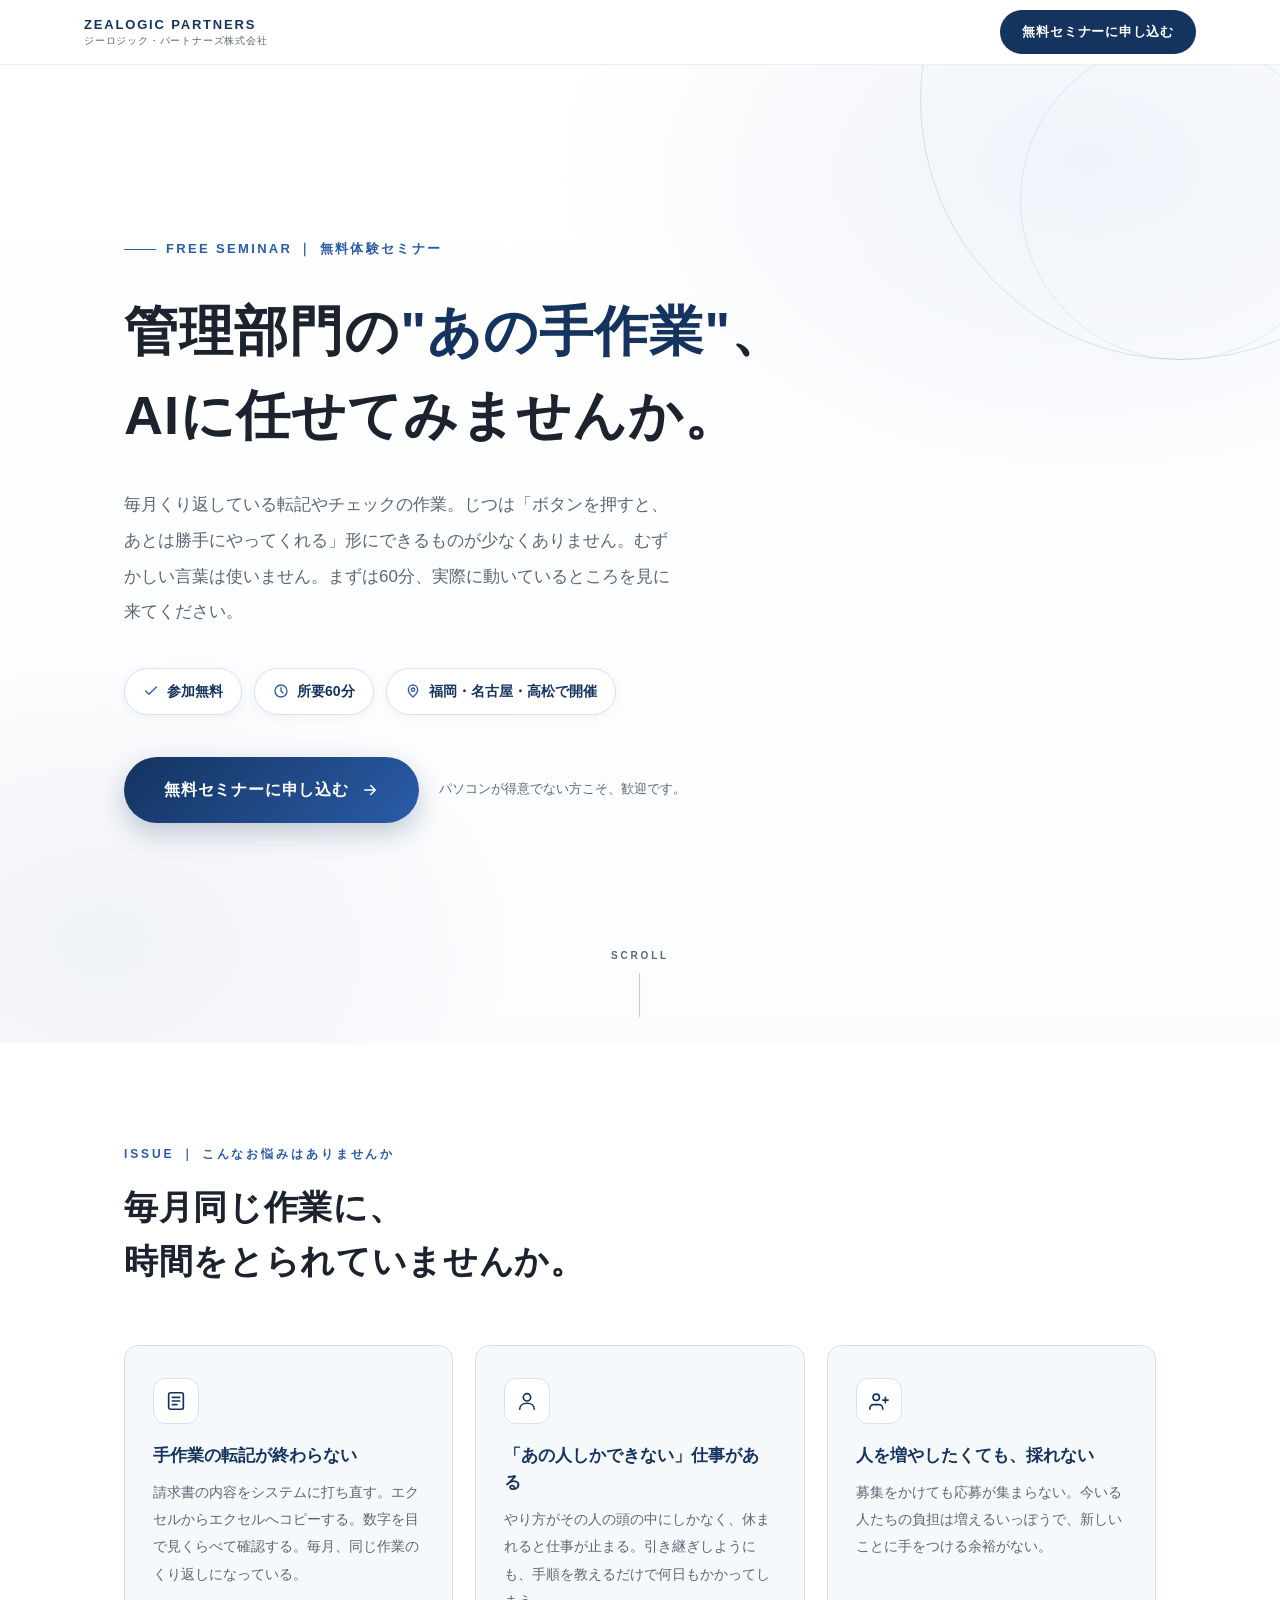
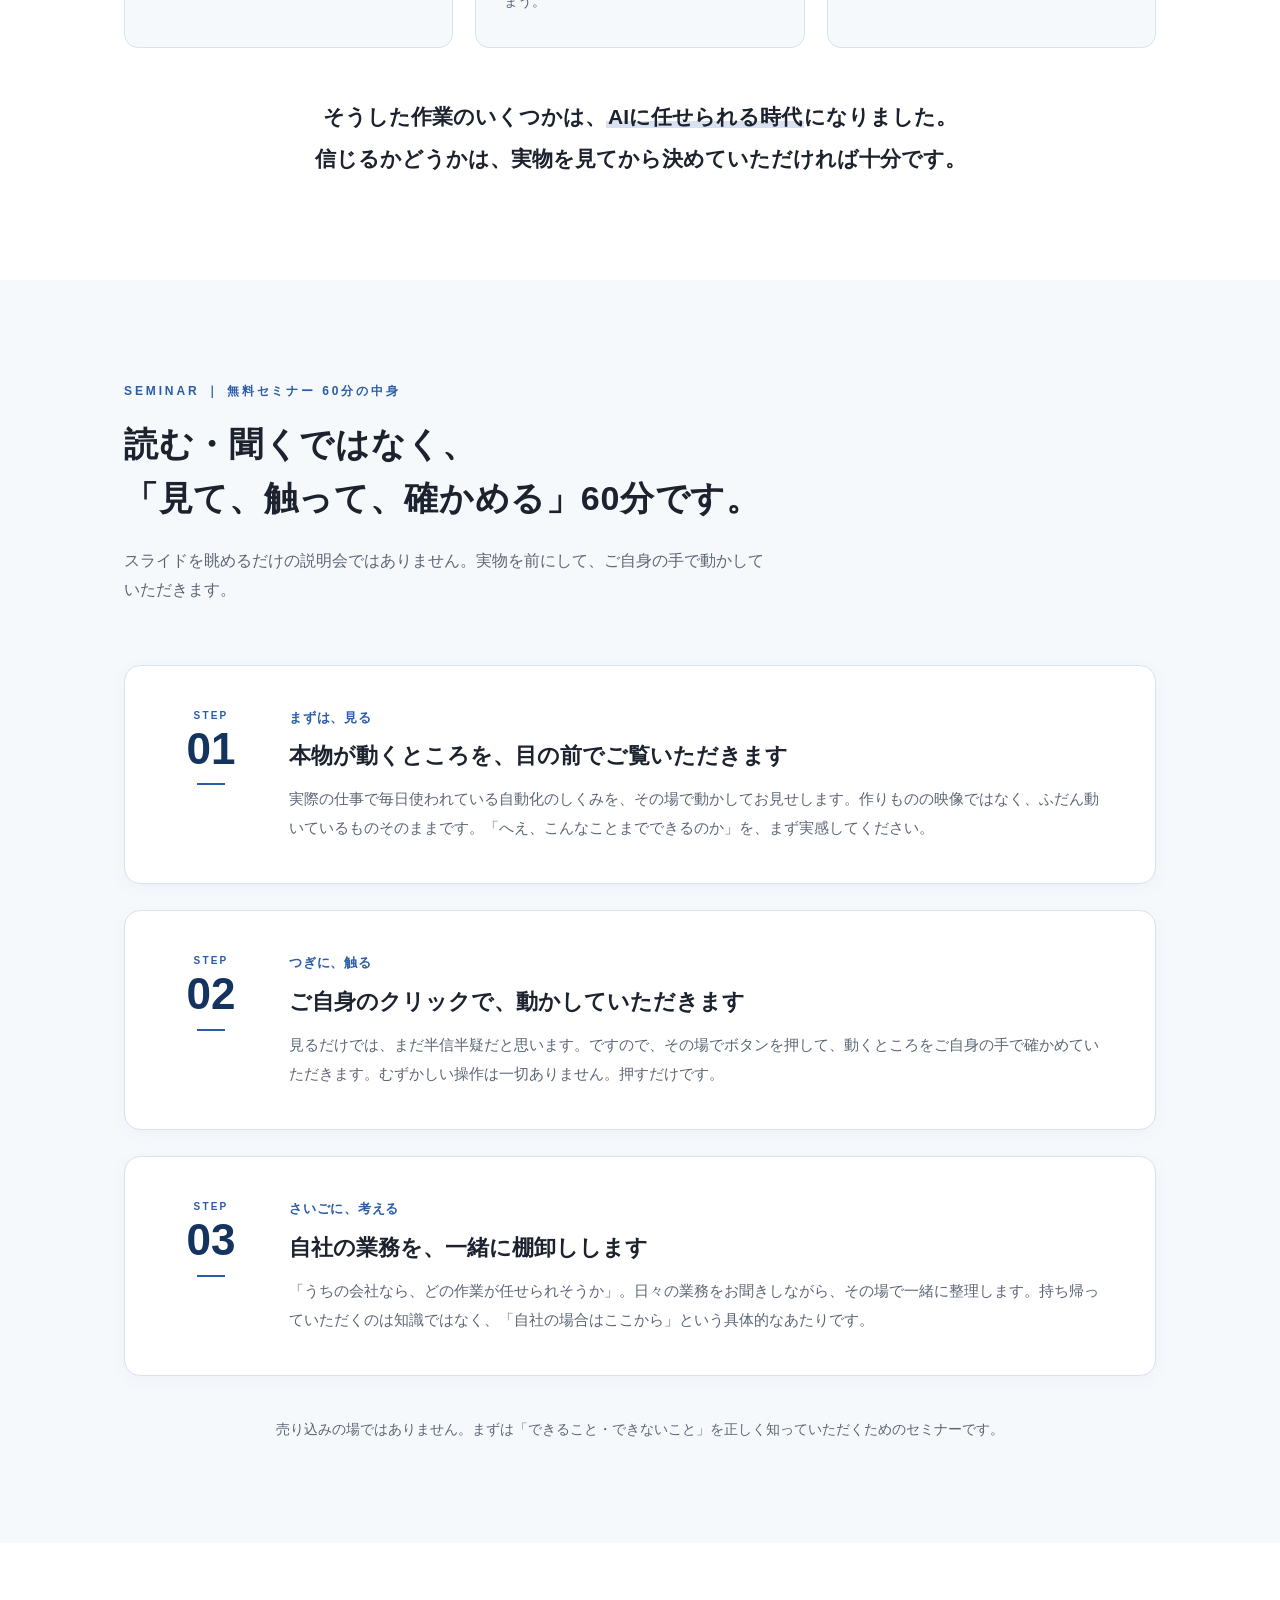
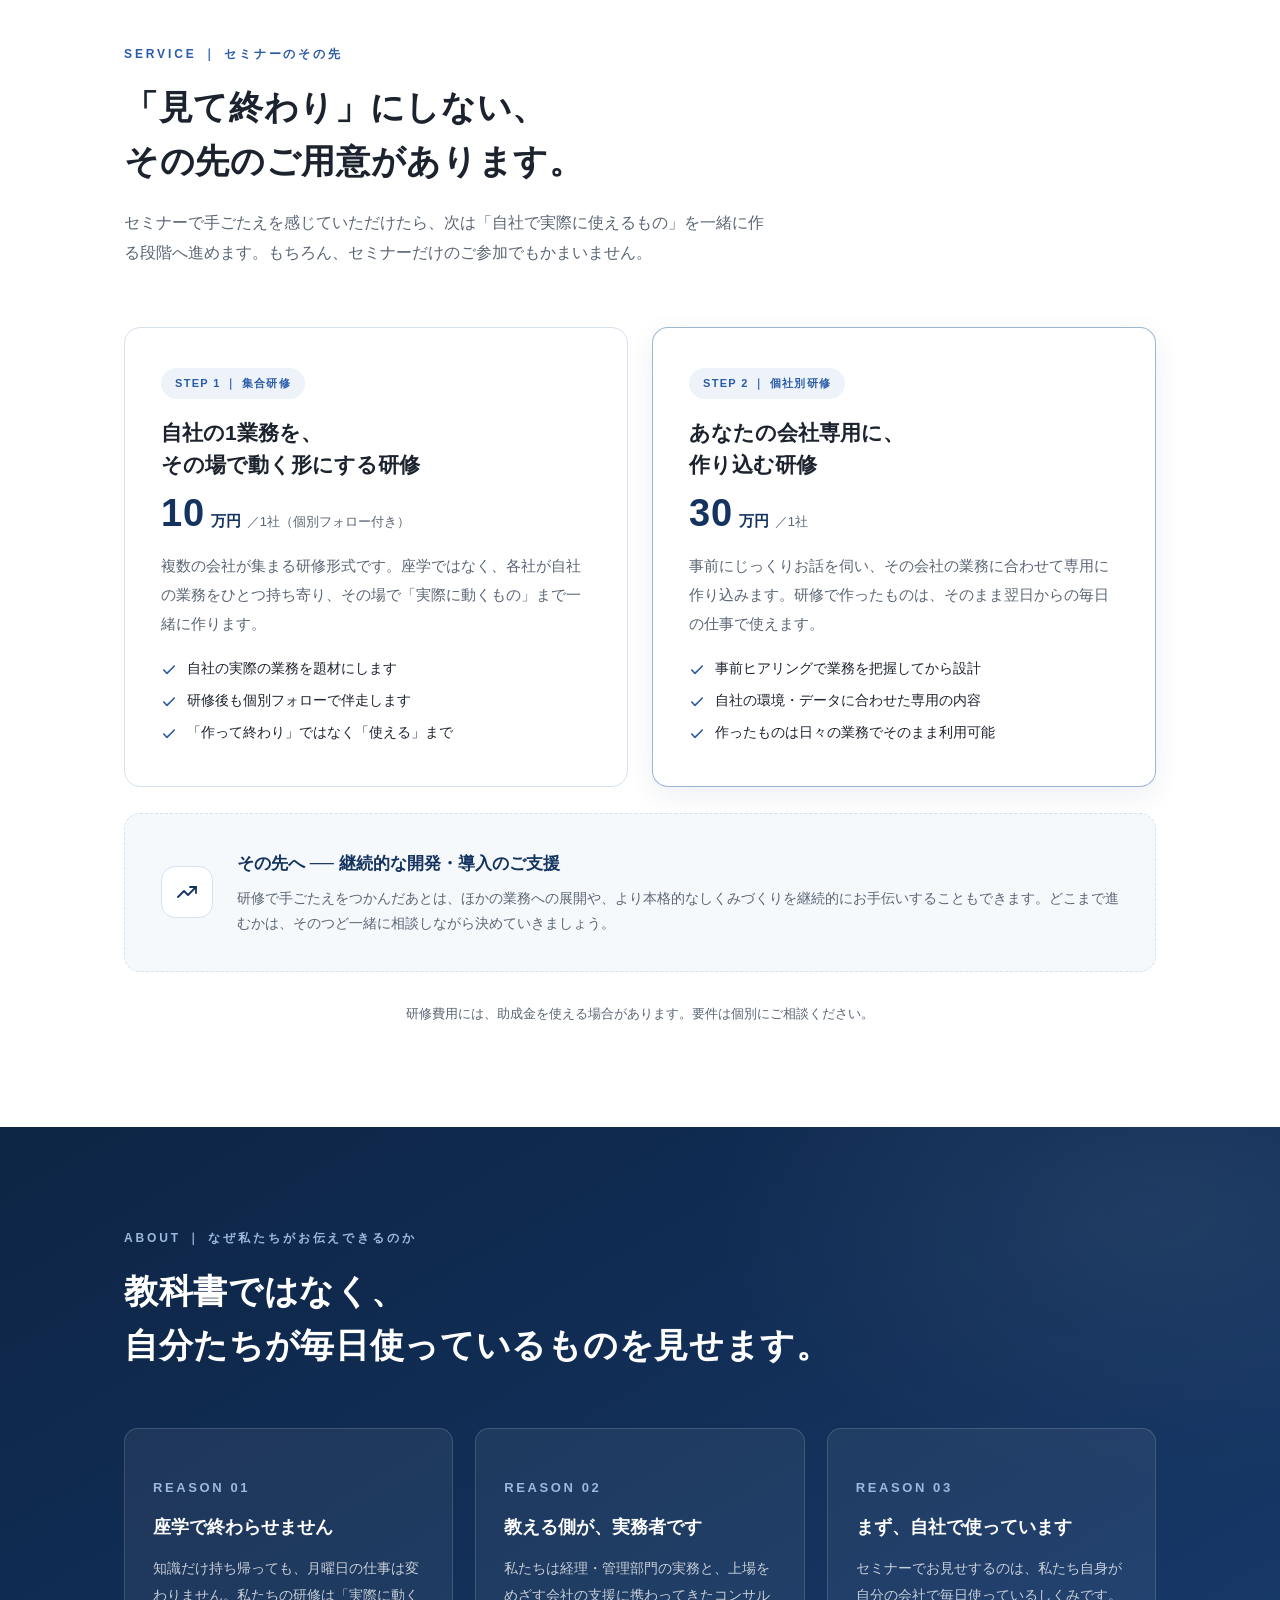
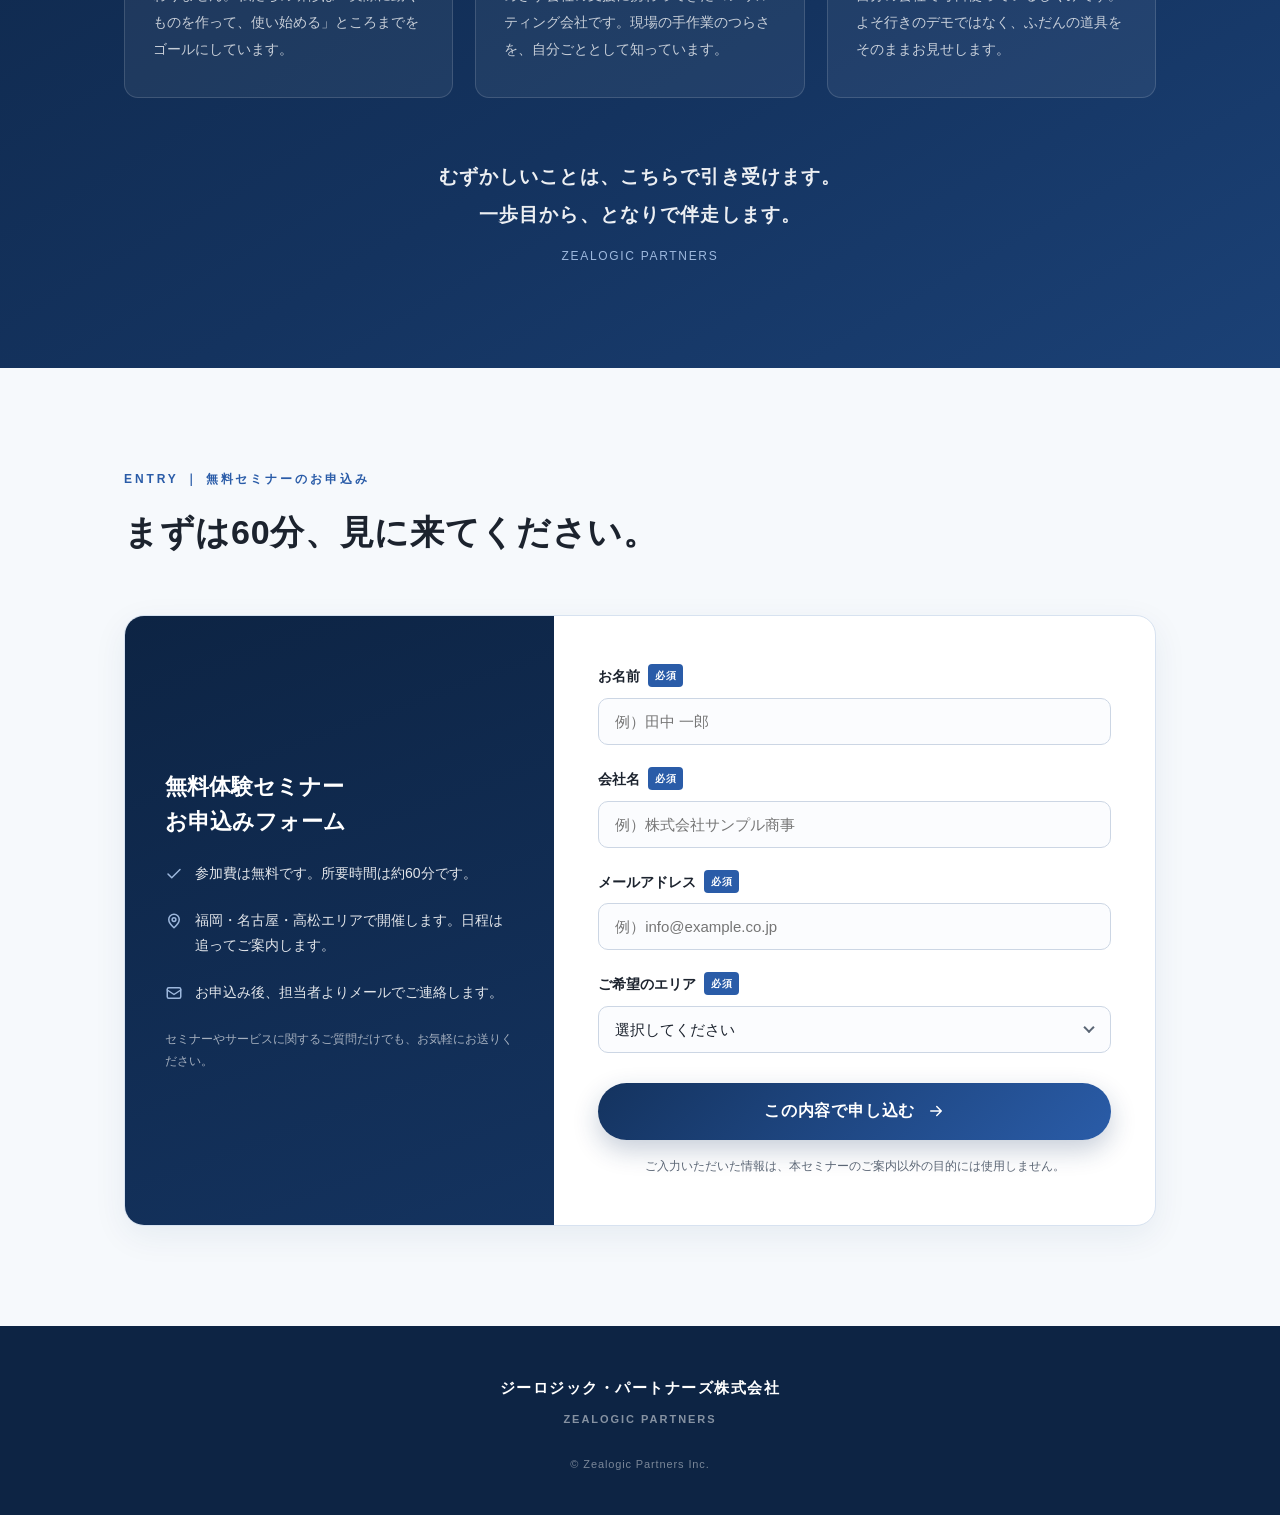
==== index.html @ 4a53436c "AI研修 無料セミナーLP（レビュー用ドラフト）" ====
<!DOCTYPE html>
<html lang="ja">
<head>
<meta charset="UTF-8">
<meta name="viewport" content="width=device-width, initial-scale=1.0">
<title>無料セミナー｜手作業をひとつ、AIに任せてみる60分 - ジーロジック・パートナーズ株式会社</title>
<meta name="description" content="AIにさわったことがない方のための無料体験セミナー（60分）。福岡・名古屋・高松で開催。実際に動いているしくみを見て、自分のボタンで動かして、自社の業務を一緒に棚卸しします。">
<style>
  /* ============ Reset & Base ============ */
  *, *::before, *::after { margin: 0; padding: 0; box-sizing: border-box; }
  html { scroll-behavior: smooth; }
  body {
    font-family: -apple-system, BlinkMacSystemFont, "Hiragino Kaku Gothic ProN", "Hiragino Sans", "Yu Gothic", "Meiryo", sans-serif;
    color: #1c232e;
    background: #ffffff;
    line-height: 1.9;
    font-feature-settings: "palt";
    -webkit-font-smoothing: antialiased;
    overflow-x: hidden;
  }
  img, svg { vertical-align: middle; }
  a { color: inherit; text-decoration: none; }
  ul { list-style: none; }

  :root {
    --navy: #14335f;
    --navy-deep: #0d2444;
    --blue: #2a5ca8;
    --blue-soft: #eef3fa;
    --blue-line: #d7e2f0;
    --ink: #1c232e;
    --muted: #5b6675;
    --paper: #ffffff;
    --paper-alt: #f6f9fc;
  }

  .inner { max-width: 1080px; margin: 0 auto; padding: 0 24px; }
  .inner-narrow { max-width: 860px; margin: 0 auto; padding: 0 24px; }

  /* ============ Header ============ */
  .site-header {
    position: fixed; top: 0; left: 0; right: 0; z-index: 100;
    background: rgba(255,255,255,0.92);
    backdrop-filter: blur(8px);
    border-bottom: 1px solid rgba(20,51,95,0.08);
  }
  .site-header .bar {
    max-width: 1160px; margin: 0 auto; padding: 0 24px;
    height: 64px; display: flex; align-items: center; justify-content: space-between;
  }
  .brand { display: flex; flex-direction: column; line-height: 1.3; }
  .brand .brand-en { font-size: 13px; font-weight: 700; letter-spacing: 0.14em; color: var(--navy); }
  .brand .brand-ja { font-size: 10px; color: var(--muted); letter-spacing: 0.08em; }
  .header-cta {
    display: inline-block; background: var(--navy); color: #fff;
    font-size: 13px; font-weight: 700; letter-spacing: 0.06em;
    padding: 10px 22px; border-radius: 999px;
    transition: background 0.25s, transform 0.25s;
  }
  .header-cta:hover { background: var(--blue); transform: translateY(-1px); }

  /* ============ Hero ============ */
  .hero {
    position: relative;
    min-height: 100svh;
    display: flex; align-items: center;
    background:
      radial-gradient(ellipse 900px 600px at 85% 15%, rgba(42,92,168,0.07), transparent 60%),
      radial-gradient(ellipse 700px 500px at 8% 90%, rgba(20,51,95,0.05), transparent 60%),
      linear-gradient(180deg, #ffffff 0%, #fbfcfe 100%);
    overflow: hidden;
  }
  /* decorative thin rings */
  .hero::before {
    content: ""; position: absolute; right: -160px; top: -160px;
    width: 520px; height: 520px; border-radius: 50%;
    border: 1px solid rgba(42,92,168,0.16);
  }
  .hero::after {
    content: ""; position: absolute; right: -60px; top: 40px;
    width: 320px; height: 320px; border-radius: 50%;
    border: 1px solid rgba(42,92,168,0.10);
  }
  .hero-inner {
    position: relative; z-index: 2;
    max-width: 1080px; margin: 0 auto; padding: 130px 24px 120px;
    width: 100%;
  }
  .hero-eyebrow {
    display: inline-flex; align-items: center; gap: 10px;
    font-size: 13px; font-weight: 700; letter-spacing: 0.18em;
    color: var(--blue); margin-bottom: 28px;
  }
  .hero-eyebrow::before { content: ""; width: 32px; height: 1px; background: var(--blue); }
  .hero h1 {
    font-size: clamp(30px, 5.2vw, 54px);
    font-weight: 700; line-height: 1.55; letter-spacing: 0.02em;
    color: var(--ink);
  }
  .hero h1 .accent { color: var(--navy); }
  .hero-lead {
    margin-top: 30px; font-size: clamp(15px, 1.6vw, 17px);
    color: var(--muted); max-width: 560px; line-height: 2.1;
  }
  .hero-badges { margin-top: 38px; display: flex; flex-wrap: wrap; gap: 12px; }
  .badge {
    display: inline-flex; align-items: center; gap: 8px;
    background: #fff; border: 1px solid var(--blue-line);
    color: var(--navy); font-size: 14px; font-weight: 700;
    padding: 9px 18px; border-radius: 999px;
    box-shadow: 0 2px 10px rgba(20,51,95,0.05);
  }
  .badge svg { width: 16px; height: 16px; }
  .hero-cta-row { margin-top: 42px; display: flex; align-items: center; flex-wrap: wrap; gap: 20px; }
  .btn-primary {
    display: inline-flex; align-items: center; gap: 12px;
    background: linear-gradient(135deg, var(--navy) 0%, var(--blue) 100%);
    color: #fff; font-size: 16px; font-weight: 700; letter-spacing: 0.05em;
    padding: 18px 40px; border-radius: 999px; border: none; cursor: pointer;
    box-shadow: 0 10px 26px rgba(20,51,95,0.24);
    transition: transform 0.25s, box-shadow 0.25s;
  }
  .btn-primary:hover { transform: translateY(-2px); box-shadow: 0 14px 32px rgba(20,51,95,0.30); }
  .btn-primary svg { width: 18px; height: 18px; }
  .hero-note { font-size: 13px; color: var(--muted); }

  .scroll-cue {
    position: absolute; left: 50%; bottom: 26px; transform: translateX(-50%);
    z-index: 2; display: flex; flex-direction: column; align-items: center; gap: 8px;
    color: var(--muted); font-size: 10px; letter-spacing: 0.28em; font-weight: 600;
  }
  .scroll-cue .line {
    width: 1px; height: 44px; background: rgba(20,51,95,0.25); position: relative; overflow: hidden;
  }
  .scroll-cue .line::after {
    content: ""; position: absolute; left: 0; top: -50%;
    width: 1px; height: 50%; background: var(--navy);
    animation: scrollLine 2s ease-in-out infinite;
  }
  @keyframes scrollLine {
    0% { top: -50%; } 60% { top: 100%; } 100% { top: 100%; }
  }

  /* ============ Section common ============ */
  section { padding: 100px 0; }
  .sec-label {
    font-size: 12px; font-weight: 700; letter-spacing: 0.24em;
    color: var(--blue); margin-bottom: 14px;
  }
  .sec-title {
    font-size: clamp(24px, 3.4vw, 34px); font-weight: 700;
    line-height: 1.6; letter-spacing: 0.02em; color: var(--ink);
  }
  .sec-lead { margin-top: 20px; color: var(--muted); font-size: 15.5px; max-width: 640px; }

  /* ============ 課題共感 ============ */
  .worries { background: var(--paper); }
  .worry-grid {
    margin-top: 56px;
    display: grid; grid-template-columns: repeat(3, 1fr); gap: 22px;
  }
  .worry-card {
    background: var(--paper-alt);
    border: 1px solid var(--blue-line);
    border-radius: 14px; padding: 32px 28px;
  }
  .worry-card .w-icon {
    width: 46px; height: 46px; border-radius: 12px;
    background: #fff; border: 1px solid var(--blue-line);
    display: flex; align-items: center; justify-content: center;
    margin-bottom: 18px;
  }
  .worry-card .w-icon svg { width: 22px; height: 22px; }
  .worry-card h3 { font-size: 17px; font-weight: 700; color: var(--navy); margin-bottom: 10px; line-height: 1.6; }
  .worry-card p { font-size: 14px; color: var(--muted); line-height: 1.95; }
  .worry-close {
    margin-top: 48px; text-align: center;
    font-size: clamp(17px, 2.2vw, 21px); font-weight: 700; line-height: 2; color: var(--ink);
  }
  .worry-close .underline {
    background: linear-gradient(transparent 68%, rgba(42,92,168,0.18) 68%);
    padding: 0 2px;
  }

  /* ============ セミナー体験 3ステップ ============ */
  .experience { background: var(--paper-alt); }
  .step-list { margin-top: 60px; display: flex; flex-direction: column; gap: 26px; }
  .step-card {
    background: #fff; border: 1px solid var(--blue-line); border-radius: 16px;
    padding: 40px 44px; display: flex; gap: 36px; align-items: flex-start;
    box-shadow: 0 4px 18px rgba(20,51,95,0.04);
  }
  .step-num {
    flex-shrink: 0; text-align: center; width: 84px;
  }
  .step-num .n-label { display: block; font-size: 10px; letter-spacing: 0.22em; color: var(--blue); font-weight: 700; }
  .step-num .n-digit {
    display: block; font-size: 44px; font-weight: 700; line-height: 1.1;
    color: var(--navy);
  }
  .step-num .n-bar { display: block; width: 28px; height: 2px; background: var(--blue); margin: 10px auto 0; }
  .step-body h3 { font-size: clamp(18px, 2.2vw, 22px); font-weight: 700; color: var(--ink); line-height: 1.6; }
  .step-body .step-sub { display: block; font-size: 13px; color: var(--blue); font-weight: 700; margin-bottom: 8px; letter-spacing: 0.06em; }
  .step-body p { margin-top: 12px; font-size: 14.5px; color: var(--muted); line-height: 2; }
  .exp-note {
    margin-top: 40px; text-align: center; font-size: 14px; color: var(--muted);
  }

  /* ============ その先のステップ ============ */
  .roadmap { background: var(--paper); }
  .plan-grid { margin-top: 60px; display: grid; grid-template-columns: 1fr 1fr; gap: 24px; }
  .plan-card {
    border: 1px solid var(--blue-line); border-radius: 16px;
    padding: 40px 36px; background: #fff; position: relative;
    display: flex; flex-direction: column;
  }
  .plan-card.featured { border-color: rgba(42,92,168,0.45); box-shadow: 0 8px 28px rgba(20,51,95,0.08); }
  .plan-tag {
    display: inline-block; align-self: flex-start;
    font-size: 11px; font-weight: 700; letter-spacing: 0.12em;
    color: var(--blue); background: var(--blue-soft);
    padding: 5px 14px; border-radius: 999px; margin-bottom: 18px;
  }
  .plan-card h3 { font-size: 21px; font-weight: 700; color: var(--ink); line-height: 1.5; }
  .plan-price { margin-top: 14px; display: flex; align-items: baseline; gap: 6px; }
  .plan-price .yen { font-size: 15px; font-weight: 700; color: var(--navy); }
  .plan-price .num { font-size: 38px; font-weight: 700; color: var(--navy); line-height: 1; letter-spacing: 0.02em; }
  .plan-price .unit { font-size: 13px; color: var(--muted); }
  .plan-card p.desc { margin-top: 16px; font-size: 14.5px; color: var(--muted); line-height: 2; }
  .plan-points { margin-top: 18px; display: flex; flex-direction: column; gap: 8px; }
  .plan-points li {
    display: flex; gap: 10px; align-items: flex-start;
    font-size: 13.5px; color: var(--ink); line-height: 1.8;
  }
  .plan-points li svg { flex-shrink: 0; width: 16px; height: 16px; margin-top: 5px; }
  .roadmap-next {
    margin-top: 26px;
    border: 1px dashed var(--blue-line); border-radius: 16px;
    padding: 34px 36px; background: var(--paper-alt);
    display: flex; gap: 24px; align-items: center;
  }
  .roadmap-next .rn-icon {
    flex-shrink: 0; width: 52px; height: 52px; border-radius: 14px;
    background: #fff; border: 1px solid var(--blue-line);
    display: flex; align-items: center; justify-content: center;
  }
  .roadmap-next .rn-icon svg { width: 24px; height: 24px; }
  .roadmap-next h3 { font-size: 17px; font-weight: 700; color: var(--navy); }
  .roadmap-next p { margin-top: 6px; font-size: 13.5px; color: var(--muted); line-height: 1.9; }
  .subsidy-note {
    margin-top: 30px; font-size: 13px; color: var(--muted); text-align: center; line-height: 1.9;
  }

  /* ============ なぜ私たちか ============ */
  .about {
    background:
      radial-gradient(ellipse 800px 500px at 90% 10%, rgba(255,255,255,0.06), transparent 55%),
      linear-gradient(150deg, var(--navy-deep) 0%, var(--navy) 60%, #1b4176 100%);
    color: #fff;
  }
  .about .sec-label { color: #9db8dd; }
  .about .sec-title { color: #fff; }
  .about .sec-lead { color: rgba(255,255,255,0.72); }
  .reason-grid { margin-top: 56px; display: grid; grid-template-columns: repeat(3, 1fr); gap: 22px; }
  .reason-card {
    background: rgba(255,255,255,0.06);
    border: 1px solid rgba(255,255,255,0.14);
    border-radius: 14px; padding: 34px 28px;
  }
  .reason-card .r-num { font-size: 13px; letter-spacing: 0.2em; color: #9db8dd; font-weight: 700; }
  .reason-card h3 { margin-top: 12px; font-size: 17.5px; font-weight: 700; line-height: 1.7; color: #fff; }
  .reason-card p { margin-top: 12px; font-size: 13.5px; line-height: 2; color: rgba(255,255,255,0.75); }
  .about-tagline {
    margin-top: 60px; text-align: center;
    font-size: clamp(16px, 2vw, 19px); font-weight: 700; letter-spacing: 0.06em;
    color: rgba(255,255,255,0.92); line-height: 2;
  }
  .about-tagline .small { display: block; font-size: 12px; font-weight: 400; letter-spacing: 0.14em; color: #9db8dd; margin-top: 10px; }

  /* ============ フォーム ============ */
  .apply { background: var(--paper-alt); }
  .apply-box {
    margin-top: 56px; background: #fff;
    border: 1px solid var(--blue-line); border-radius: 20px;
    box-shadow: 0 10px 34px rgba(20,51,95,0.07);
    overflow: hidden;
    display: grid; grid-template-columns: 5fr 7fr;
  }
  .apply-side {
    background: linear-gradient(160deg, var(--navy-deep), var(--navy));
    color: #fff; padding: 48px 40px;
    display: flex; flex-direction: column; justify-content: center; gap: 22px;
  }
  .apply-side h3 { font-size: 22px; font-weight: 700; line-height: 1.6; }
  .apply-side .fact { display: flex; gap: 12px; align-items: flex-start; font-size: 14px; line-height: 1.8; color: rgba(255,255,255,0.88); }
  .apply-side .fact svg { flex-shrink: 0; width: 18px; height: 18px; margin-top: 4px; }
  .apply-side .side-note { font-size: 12px; color: rgba(255,255,255,0.62); line-height: 1.9; }
  .apply-form { padding: 48px 44px; }
  .form-row { margin-bottom: 22px; }
  .form-row label {
    display: block; font-size: 13.5px; font-weight: 700; color: var(--ink); margin-bottom: 8px;
  }
  .req {
    display: inline-block; font-size: 10px; font-weight: 700; color: #fff;
    background: var(--blue); border-radius: 4px; padding: 2px 7px; margin-left: 8px; vertical-align: 2px;
    letter-spacing: 0.06em;
  }
  .apply-form input[type="text"], .apply-form input[type="email"], .apply-form select {
    width: 100%; font-size: 15px; font-family: inherit; color: var(--ink);
    padding: 14px 16px; border: 1px solid #ccd6e4; border-radius: 10px;
    background: #fbfcfe; outline: none; transition: border-color 0.2s, box-shadow 0.2s;
    appearance: none; -webkit-appearance: none;
  }
  .apply-form input:focus, .apply-form select:focus {
    border-color: var(--blue); box-shadow: 0 0 0 3px rgba(42,92,168,0.12); background: #fff;
  }
  .select-wrap { position: relative; }
  .select-wrap::after {
    content: ""; position: absolute; right: 18px; top: 50%;
    width: 8px; height: 8px; border-right: 2px solid var(--muted); border-bottom: 2px solid var(--muted);
    transform: translateY(-70%) rotate(45deg); pointer-events: none;
  }
  .form-submit { margin-top: 30px; }
  .form-submit .btn-primary { width: 100%; justify-content: center; }
  .form-privacy { margin-top: 16px; font-size: 12px; color: var(--muted); text-align: center; line-height: 1.8; }

  /* ============ Footer ============ */
  .site-footer {
    background: var(--navy-deep); color: rgba(255,255,255,0.7);
    padding: 48px 0 40px; text-align: center;
  }
  .site-footer .f-brand { color: #fff; font-size: 15px; font-weight: 700; letter-spacing: 0.1em; }
  .site-footer .f-brand-en { display: block; font-size: 11px; letter-spacing: 0.18em; color: rgba(255,255,255,0.5); margin-top: 6px; }
  .site-footer .f-copy { margin-top: 24px; font-size: 11px; letter-spacing: 0.08em; color: rgba(255,255,255,0.45); }

  /* ============ Fade-in on scroll (CSS only, subtle) ============ */
  @media (prefers-reduced-motion: no-preference) {
    .step-card, .worry-card, .plan-card, .reason-card { animation: none; }
  }

  /* ============ Responsive ============ */
  @media (max-width: 900px) {
    section { padding: 76px 0; }
    .worry-grid { grid-template-columns: 1fr; }
    .reason-grid { grid-template-columns: 1fr; }
    .plan-grid { grid-template-columns: 1fr; }
    .apply-box { grid-template-columns: 1fr; }
    .apply-side { padding: 40px 30px; }
    .apply-form { padding: 38px 28px; }
    .step-card { flex-direction: column; gap: 18px; padding: 32px 28px; }
    .step-num { display: flex; align-items: baseline; gap: 12px; width: auto; text-align: left; }
    .step-num .n-digit { font-size: 34px; }
    .step-num .n-bar { display: none; }
    .roadmap-next { flex-direction: column; align-items: flex-start; padding: 28px 26px; }
    .hero-inner { padding: 110px 24px 110px; }
  }
  @media (max-width: 480px) {
    .btn-primary { font-size: 15px; padding: 16px 30px; }
    .header-cta { font-size: 12px; padding: 8px 16px; }
    .badge { font-size: 13px; padding: 8px 14px; }
  }
</style>
</head>
<body>

<!-- ================= Header ================= -->
<header class="site-header">
  <div class="bar">
    <a class="brand" href="#top">
      <span class="brand-en">ZEALOGIC PARTNERS</span>
      <span class="brand-ja">ジーロジック・パートナーズ株式会社</span>
    </a>
    <a class="header-cta" href="#apply">無料セミナーに申し込む</a>
  </div>
</header>

<!-- ================= Hero ================= -->
<section class="hero" id="top">
  <div class="hero-inner">
    <p class="hero-eyebrow">FREE SEMINAR ｜ 無料体験セミナー</p>
    <h1>
      管理部門の<span class="accent">"あの手作業"</span>、<br>
      AIに任せてみませんか。
    </h1>
    <p class="hero-lead">
      毎月くり返している転記やチェックの作業。じつは「ボタンを押すと、あとは勝手にやってくれる」形にできるものが少なくありません。むずかしい言葉は使いません。まずは60分、実際に動いているところを見に来てください。
    </p>
    <div class="hero-badges">
      <span class="badge">
        <svg viewBox="0 0 24 24" fill="none" stroke="#2a5ca8" stroke-width="2" stroke-linecap="round" stroke-linejoin="round"><path d="M20 6L9 17l-5-5"/></svg>
        参加無料
      </span>
      <span class="badge">
        <svg viewBox="0 0 24 24" fill="none" stroke="#2a5ca8" stroke-width="2" stroke-linecap="round" stroke-linejoin="round"><circle cx="12" cy="12" r="9"/><path d="M12 7v5l3 3"/></svg>
        所要60分
      </span>
      <span class="badge">
        <svg viewBox="0 0 24 24" fill="none" stroke="#2a5ca8" stroke-width="2" stroke-linecap="round" stroke-linejoin="round"><path d="M12 21s-7-6.1-7-11a7 7 0 0 1 14 0c0 4.9-7 11-7 11z"/><circle cx="12" cy="10" r="2.5"/></svg>
        福岡・名古屋・高松で開催
      </span>
    </div>
    <div class="hero-cta-row">
      <a class="btn-primary" href="#apply">
        無料セミナーに申し込む
        <svg viewBox="0 0 24 24" fill="none" stroke="#fff" stroke-width="2" stroke-linecap="round" stroke-linejoin="round"><path d="M5 12h14M13 6l6 6-6 6"/></svg>
      </a>
      <p class="hero-note">パソコンが得意でない方こそ、歓迎です。</p>
    </div>
  </div>
  <div class="scroll-cue">
    <span>SCROLL</span>
    <span class="line"></span>
  </div>
</section>

<!-- ================= 課題共感 ================= -->
<section class="worries">
  <div class="inner">
    <p class="sec-label">ISSUE ｜ こんなお悩みはありませんか</p>
    <h2 class="sec-title">毎月同じ作業に、<br>時間をとられていませんか。</h2>
    <div class="worry-grid">
      <div class="worry-card">
        <div class="w-icon">
          <svg viewBox="0 0 24 24" fill="none" stroke="#14335f" stroke-width="1.8" stroke-linecap="round" stroke-linejoin="round"><rect x="4" y="3" width="16" height="18" rx="2"/><path d="M8 8h8M8 12h8M8 16h5"/></svg>
        </div>
        <h3>手作業の転記が終わらない</h3>
        <p>請求書の内容をシステムに打ち直す。エクセルからエクセルへコピーする。数字を目で見くらべて確認する。毎月、同じ作業のくり返しになっている。</p>
      </div>
      <div class="worry-card">
        <div class="w-icon">
          <svg viewBox="0 0 24 24" fill="none" stroke="#14335f" stroke-width="1.8" stroke-linecap="round" stroke-linejoin="round"><circle cx="12" cy="8" r="4"/><path d="M4 21c0-4 3.6-6.5 8-6.5s8 2.5 8 6.5"/></svg>
        </div>
        <h3>「あの人しかできない」仕事がある</h3>
        <p>やり方がその人の頭の中にしかなく、休まれると仕事が止まる。引き継ぎしようにも、手順を教えるだけで何日もかかってしまう。</p>
      </div>
      <div class="worry-card">
        <div class="w-icon">
          <svg viewBox="0 0 24 24" fill="none" stroke="#14335f" stroke-width="1.8" stroke-linecap="round" stroke-linejoin="round"><path d="M16 21v-1a4 4 0 0 0-4-4H6a4 4 0 0 0-4 4v1"/><circle cx="9" cy="8" r="3.5"/><path d="M19 8v6M22 11h-6"/></svg>
        </div>
        <h3>人を増やしたくても、採れない</h3>
        <p>募集をかけても応募が集まらない。今いる人たちの負担は増えるいっぽうで、新しいことに手をつける余裕がない。</p>
      </div>
    </div>
    <p class="worry-close">
      そうした作業のいくつかは、<span class="underline">AIに任せられる時代</span>になりました。<br>
      信じるかどうかは、実物を見てから決めていただければ十分です。
    </p>
  </div>
</section>

<!-- ================= セミナー体験 ================= -->
<section class="experience" id="seminar">
  <div class="inner">
    <p class="sec-label">SEMINAR ｜ 無料セミナー 60分の中身</p>
    <h2 class="sec-title">読む・聞くではなく、<br>「見て、触って、確かめる」60分です。</h2>
    <p class="sec-lead">スライドを眺めるだけの説明会ではありません。実物を前にして、ご自身の手で動かしていただきます。</p>
    <div class="step-list">
      <div class="step-card">
        <div class="step-num">
          <span class="n-label">STEP</span>
          <span class="n-digit">01</span>
          <span class="n-bar"></span>
        </div>
        <div class="step-body">
          <span class="step-sub">まずは、見る</span>
          <h3>本物が動くところを、目の前でご覧いただきます</h3>
          <p>実際の仕事で毎日使われている自動化のしくみを、その場で動かしてお見せします。作りものの映像ではなく、ふだん動いているものそのままです。「へえ、こんなことまでできるのか」を、まず実感してください。</p>
        </div>
      </div>
      <div class="step-card">
        <div class="step-num">
          <span class="n-label">STEP</span>
          <span class="n-digit">02</span>
          <span class="n-bar"></span>
        </div>
        <div class="step-body">
          <span class="step-sub">つぎに、触る</span>
          <h3>ご自身のクリックで、動かしていただきます</h3>
          <p>見るだけでは、まだ半信半疑だと思います。ですので、その場でボタンを押して、動くところをご自身の手で確かめていただきます。むずかしい操作は一切ありません。押すだけです。</p>
        </div>
      </div>
      <div class="step-card">
        <div class="step-num">
          <span class="n-label">STEP</span>
          <span class="n-digit">03</span>
          <span class="n-bar"></span>
        </div>
        <div class="step-body">
          <span class="step-sub">さいごに、考える</span>
          <h3>自社の業務を、一緒に棚卸しします</h3>
          <p>「うちの会社なら、どの作業が任せられそうか」。日々の業務をお聞きしながら、その場で一緒に整理します。持ち帰っていただくのは知識ではなく、「自社の場合はここから」という具体的なあたりです。</p>
        </div>
      </div>
    </div>
    <p class="exp-note">売り込みの場ではありません。まずは「できること・できないこと」を正しく知っていただくためのセミナーです。</p>
  </div>
</section>

<!-- ================= その先のステップ ================= -->
<section class="roadmap" id="service">
  <div class="inner">
    <p class="sec-label">SERVICE ｜ セミナーのその先</p>
    <h2 class="sec-title">「見て終わり」にしない、<br>その先のご用意があります。</h2>
    <p class="sec-lead">セミナーで手ごたえを感じていただけたら、次は「自社で実際に使えるもの」を一緒に作る段階へ進めます。もちろん、セミナーだけのご参加でもかまいません。</p>
    <div class="plan-grid">
      <div class="plan-card">
        <span class="plan-tag">STEP 1 ｜ 集合研修</span>
        <h3>自社の1業務を、<br>その場で動く形にする研修</h3>
        <div class="plan-price">
          <span class="num">10</span><span class="yen">万円</span><span class="unit">／1社（個別フォロー付き）</span>
        </div>
        <p class="desc">複数の会社が集まる研修形式です。座学ではなく、各社が自社の業務をひとつ持ち寄り、その場で「実際に動くもの」まで一緒に作ります。</p>
        <ul class="plan-points">
          <li><svg viewBox="0 0 24 24" fill="none" stroke="#2a5ca8" stroke-width="2.4" stroke-linecap="round" stroke-linejoin="round"><path d="M20 6L9 17l-5-5"/></svg>自社の実際の業務を題材にします</li>
          <li><svg viewBox="0 0 24 24" fill="none" stroke="#2a5ca8" stroke-width="2.4" stroke-linecap="round" stroke-linejoin="round"><path d="M20 6L9 17l-5-5"/></svg>研修後も個別フォローで伴走します</li>
          <li><svg viewBox="0 0 24 24" fill="none" stroke="#2a5ca8" stroke-width="2.4" stroke-linecap="round" stroke-linejoin="round"><path d="M20 6L9 17l-5-5"/></svg>「作って終わり」ではなく「使える」まで</li>
        </ul>
      </div>
      <div class="plan-card featured">
        <span class="plan-tag">STEP 2 ｜ 個社別研修</span>
        <h3>あなたの会社専用に、<br>作り込む研修</h3>
        <div class="plan-price">
          <span class="num">30</span><span class="yen">万円</span><span class="unit">／1社</span>
        </div>
        <p class="desc">事前にじっくりお話を伺い、その会社の業務に合わせて専用に作り込みます。研修で作ったものは、そのまま翌日からの毎日の仕事で使えます。</p>
        <ul class="plan-points">
          <li><svg viewBox="0 0 24 24" fill="none" stroke="#2a5ca8" stroke-width="2.4" stroke-linecap="round" stroke-linejoin="round"><path d="M20 6L9 17l-5-5"/></svg>事前ヒアリングで業務を把握してから設計</li>
          <li><svg viewBox="0 0 24 24" fill="none" stroke="#2a5ca8" stroke-width="2.4" stroke-linecap="round" stroke-linejoin="round"><path d="M20 6L9 17l-5-5"/></svg>自社の環境・データに合わせた専用の内容</li>
          <li><svg viewBox="0 0 24 24" fill="none" stroke="#2a5ca8" stroke-width="2.4" stroke-linecap="round" stroke-linejoin="round"><path d="M20 6L9 17l-5-5"/></svg>作ったものは日々の業務でそのまま利用可能</li>
        </ul>
      </div>
    </div>
    <div class="roadmap-next">
      <div class="rn-icon">
        <svg viewBox="0 0 24 24" fill="none" stroke="#14335f" stroke-width="1.8" stroke-linecap="round" stroke-linejoin="round"><path d="M3 17l6-6 4 4 8-8"/><path d="M15 7h6v6"/></svg>
      </div>
      <div>
        <h3>その先へ ── 継続的な開発・導入のご支援</h3>
        <p>研修で手ごたえをつかんだあとは、ほかの業務への展開や、より本格的なしくみづくりを継続的にお手伝いすることもできます。どこまで進むかは、そのつど一緒に相談しながら決めていきましょう。</p>
      </div>
    </div>
    <p class="subsidy-note">研修費用には、助成金を使える場合があります。要件は個別にご相談ください。</p>
  </div>
</section>

<!-- ================= なぜ私たちか ================= -->
<section class="about" id="about">
  <div class="inner">
    <p class="sec-label">ABOUT ｜ なぜ私たちがお伝えできるのか</p>
    <h2 class="sec-title">教科書ではなく、<br>自分たちが毎日使っているものを見せます。</h2>
    <div class="reason-grid">
      <div class="reason-card">
        <p class="r-num">REASON 01</p>
        <h3>座学で終わらせません</h3>
        <p>知識だけ持ち帰っても、月曜日の仕事は変わりません。私たちの研修は「実際に動くものを作って、使い始める」ところまでをゴールにしています。</p>
      </div>
      <div class="reason-card">
        <p class="r-num">REASON 02</p>
        <h3>教える側が、実務者です</h3>
        <p>私たちは経理・管理部門の実務と、上場をめざす会社の支援に携わってきたコンサルティング会社です。現場の手作業のつらさを、自分ごととして知っています。</p>
      </div>
      <div class="reason-card">
        <p class="r-num">REASON 03</p>
        <h3>まず、自社で使っています</h3>
        <p>セミナーでお見せするのは、私たち自身が自分の会社で毎日使っているしくみです。よそ行きのデモではなく、ふだんの道具をそのままお見せします。</p>
      </div>
    </div>
    <p class="about-tagline">
      むずかしいことは、こちらで引き受けます。<br>
      一歩目から、となりで伴走します。
      <span class="small">ZEALOGIC PARTNERS</span>
    </p>
  </div>
</section>

<!-- ================= 申込フォーム ================= -->
<section class="apply" id="apply">
  <div class="inner">
    <p class="sec-label">ENTRY ｜ 無料セミナーのお申込み</p>
    <h2 class="sec-title">まずは60分、見に来てください。</h2>
    <div class="apply-box">
      <div class="apply-side">
        <h3>無料体験セミナー<br>お申込みフォーム</h3>
        <div class="fact">
          <svg viewBox="0 0 24 24" fill="none" stroke="#9db8dd" stroke-width="2" stroke-linecap="round" stroke-linejoin="round"><path d="M20 6L9 17l-5-5"/></svg>
          <span>参加費は無料です。所要時間は約60分です。</span>
        </div>
        <div class="fact">
          <svg viewBox="0 0 24 24" fill="none" stroke="#9db8dd" stroke-width="2" stroke-linecap="round" stroke-linejoin="round"><path d="M12 21s-7-6.1-7-11a7 7 0 0 1 14 0c0 4.9-7 11-7 11z"/><circle cx="12" cy="10" r="2.5"/></svg>
          <span>福岡・名古屋・高松エリアで開催します。日程は追ってご案内します。</span>
        </div>
        <div class="fact">
          <svg viewBox="0 0 24 24" fill="none" stroke="#9db8dd" stroke-width="2" stroke-linecap="round" stroke-linejoin="round"><rect x="3" y="5" width="18" height="14" rx="2"/><path d="M3 8l9 6 9-6"/></svg>
          <span>お申込み後、担当者よりメールでご連絡します。</span>
        </div>
        <p class="side-note">セミナーやサービスに関するご質問だけでも、お気軽にお送りください。</p>
      </div>
      <form class="apply-form" onsubmit="return false;">
        <div class="form-row">
          <label for="f-name">お名前<span class="req">必須</span></label>
          <input type="text" id="f-name" name="name" placeholder="例）田中 一郎" autocomplete="name">
        </div>
        <div class="form-row">
          <label for="f-company">会社名<span class="req">必須</span></label>
          <input type="text" id="f-company" name="company" placeholder="例）株式会社サンプル商事" autocomplete="organization">
        </div>
        <div class="form-row">
          <label for="f-email">メールアドレス<span class="req">必須</span></label>
          <input type="email" id="f-email" name="email" placeholder="例）info@example.co.jp" autocomplete="email">
        </div>
        <div class="form-row">
          <label for="f-area">ご希望のエリア<span class="req">必須</span></label>
          <div class="select-wrap">
            <select id="f-area" name="area">
              <option value="">選択してください</option>
              <option value="fukuoka">福岡</option>
              <option value="nagoya">名古屋</option>
              <option value="takamatsu">高松</option>
              <option value="undecided">未定・相談したい</option>
            </select>
          </div>
        </div>
        <div class="form-submit">
          <button type="submit" class="btn-primary">
            この内容で申し込む
            <svg viewBox="0 0 24 24" fill="none" stroke="#fff" stroke-width="2" stroke-linecap="round" stroke-linejoin="round"><path d="M5 12h14M13 6l6 6-6 6"/></svg>
          </button>
        </div>
        <p class="form-privacy">ご入力いただいた情報は、本セミナーのご案内以外の目的には使用しません。</p>
      </form>
    </div>
  </div>
</section>

<!-- ================= Footer ================= -->
<footer class="site-footer">
  <div class="inner">
    <p class="f-brand">ジーロジック・パートナーズ株式会社<span class="f-brand-en">ZEALOGIC PARTNERS</span></p>
    <p class="f-copy">&copy; Zealogic Partners Inc.</p>
  </div>
</footer>

</body>
</html>
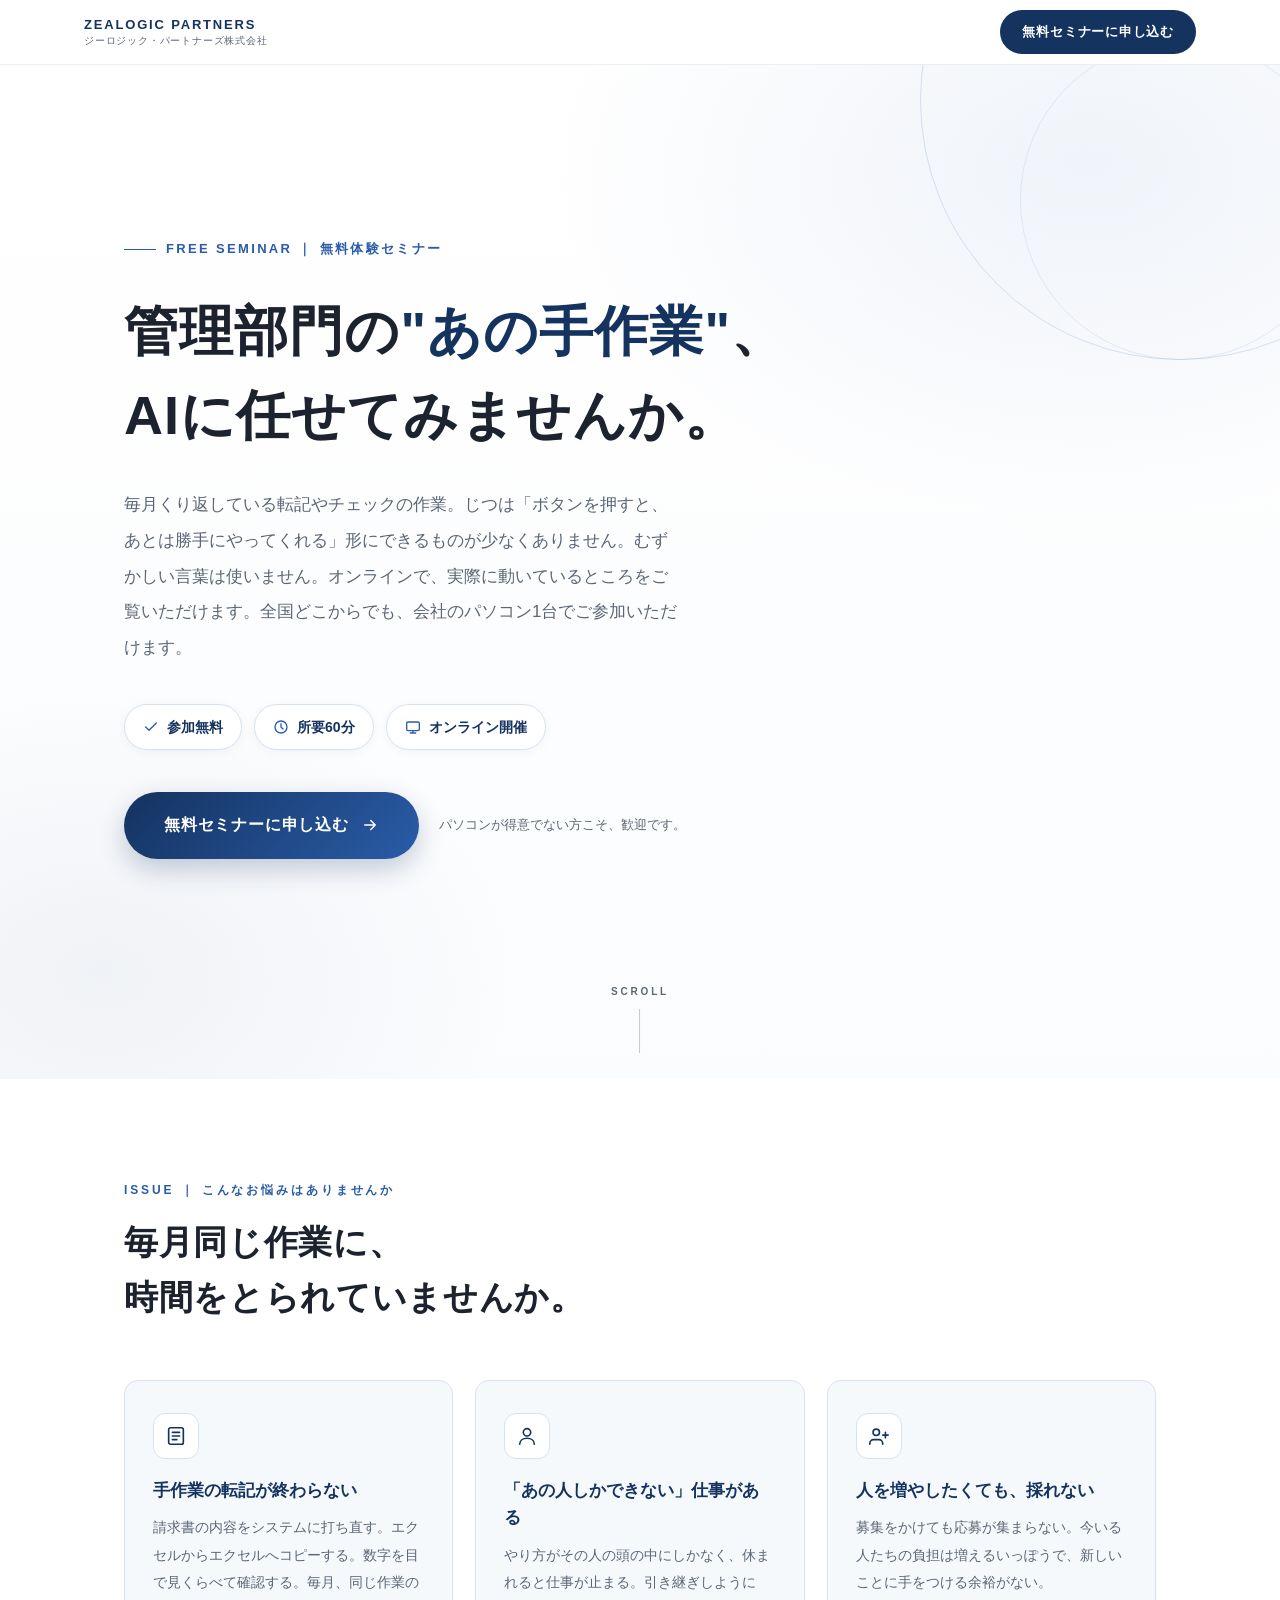
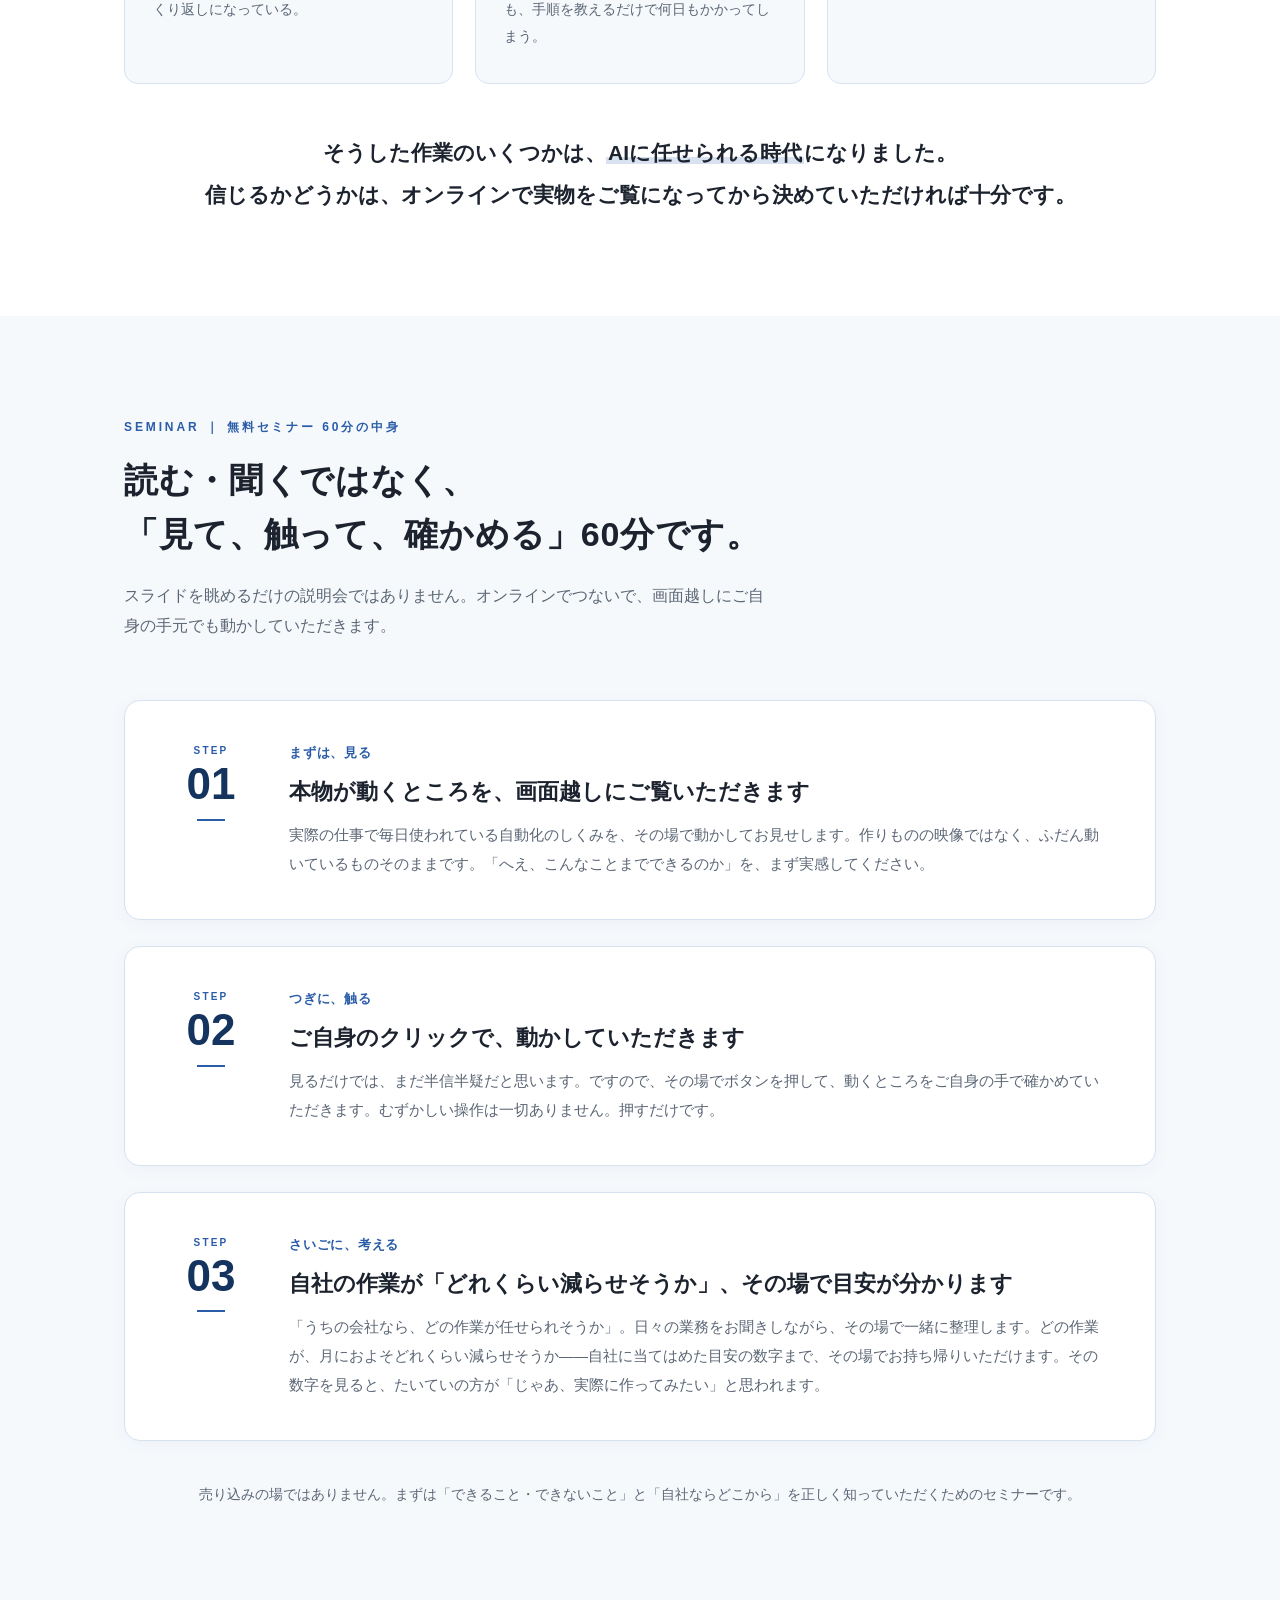
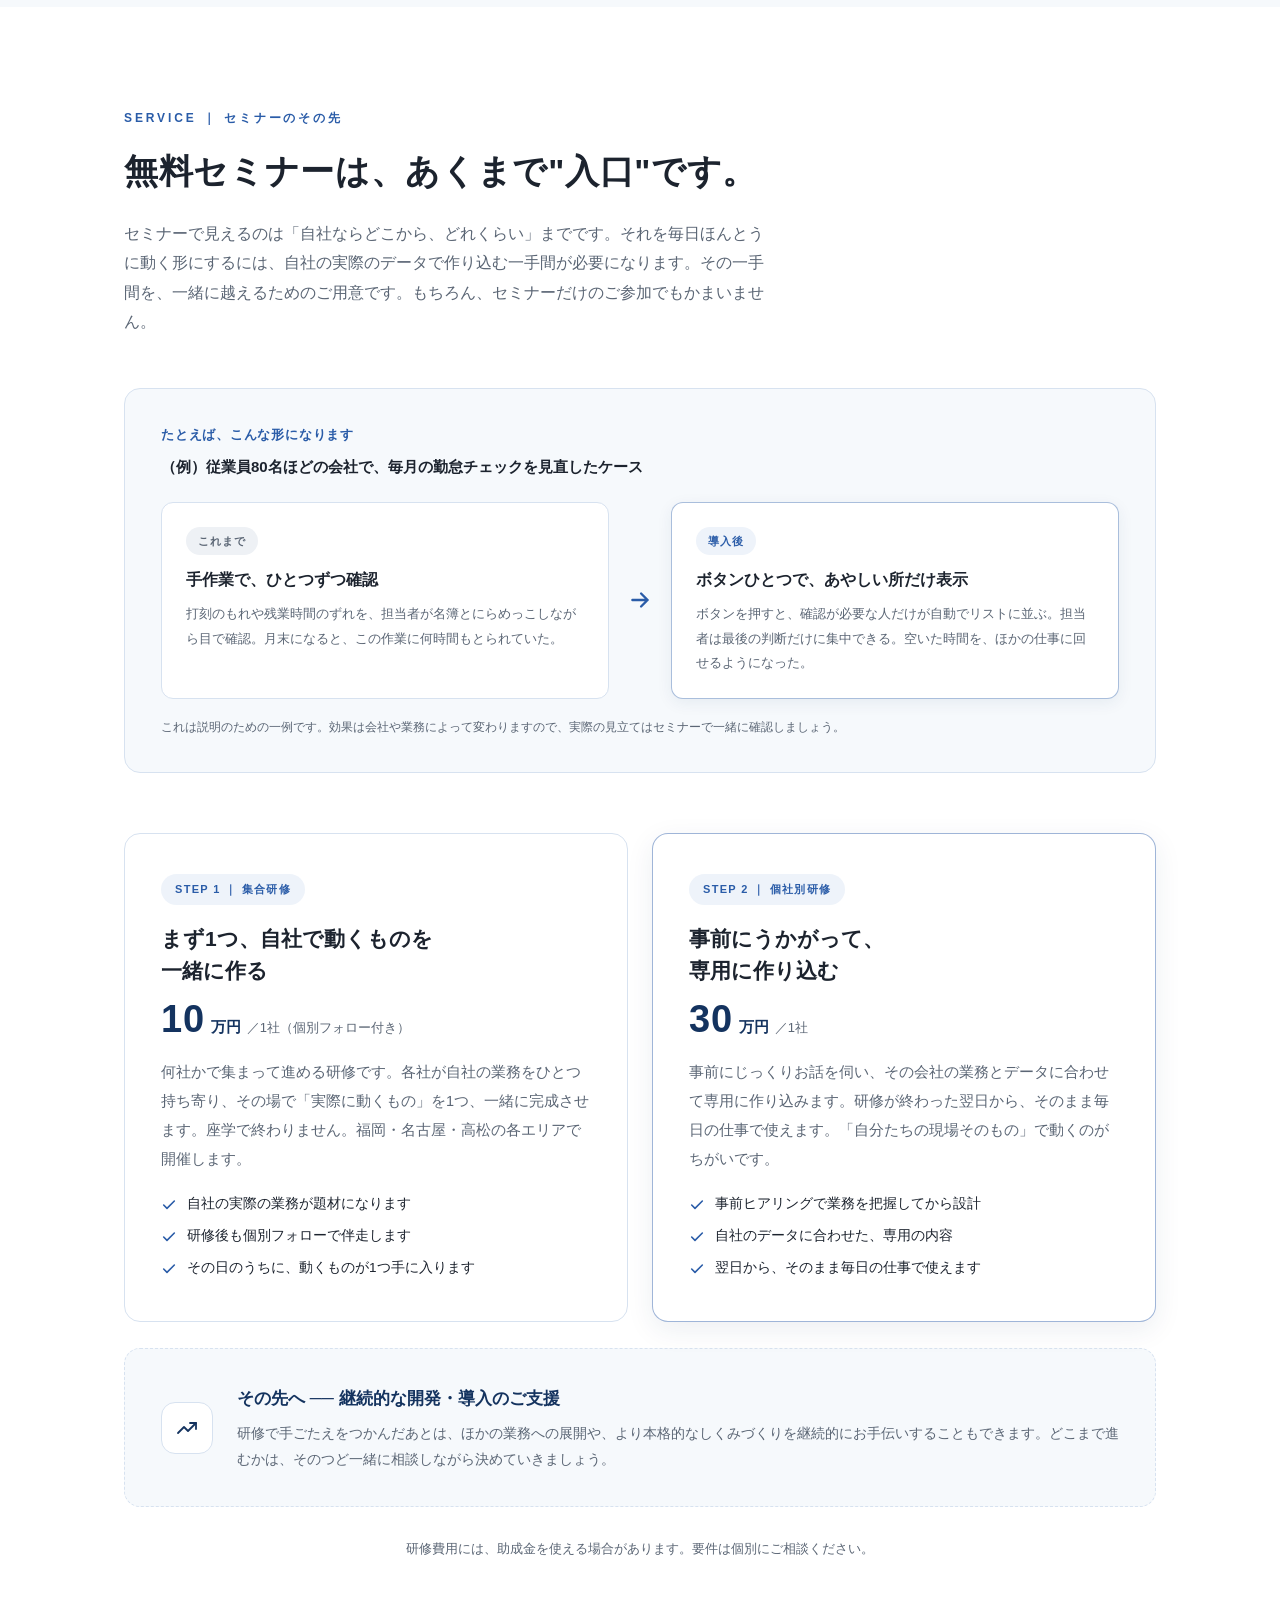
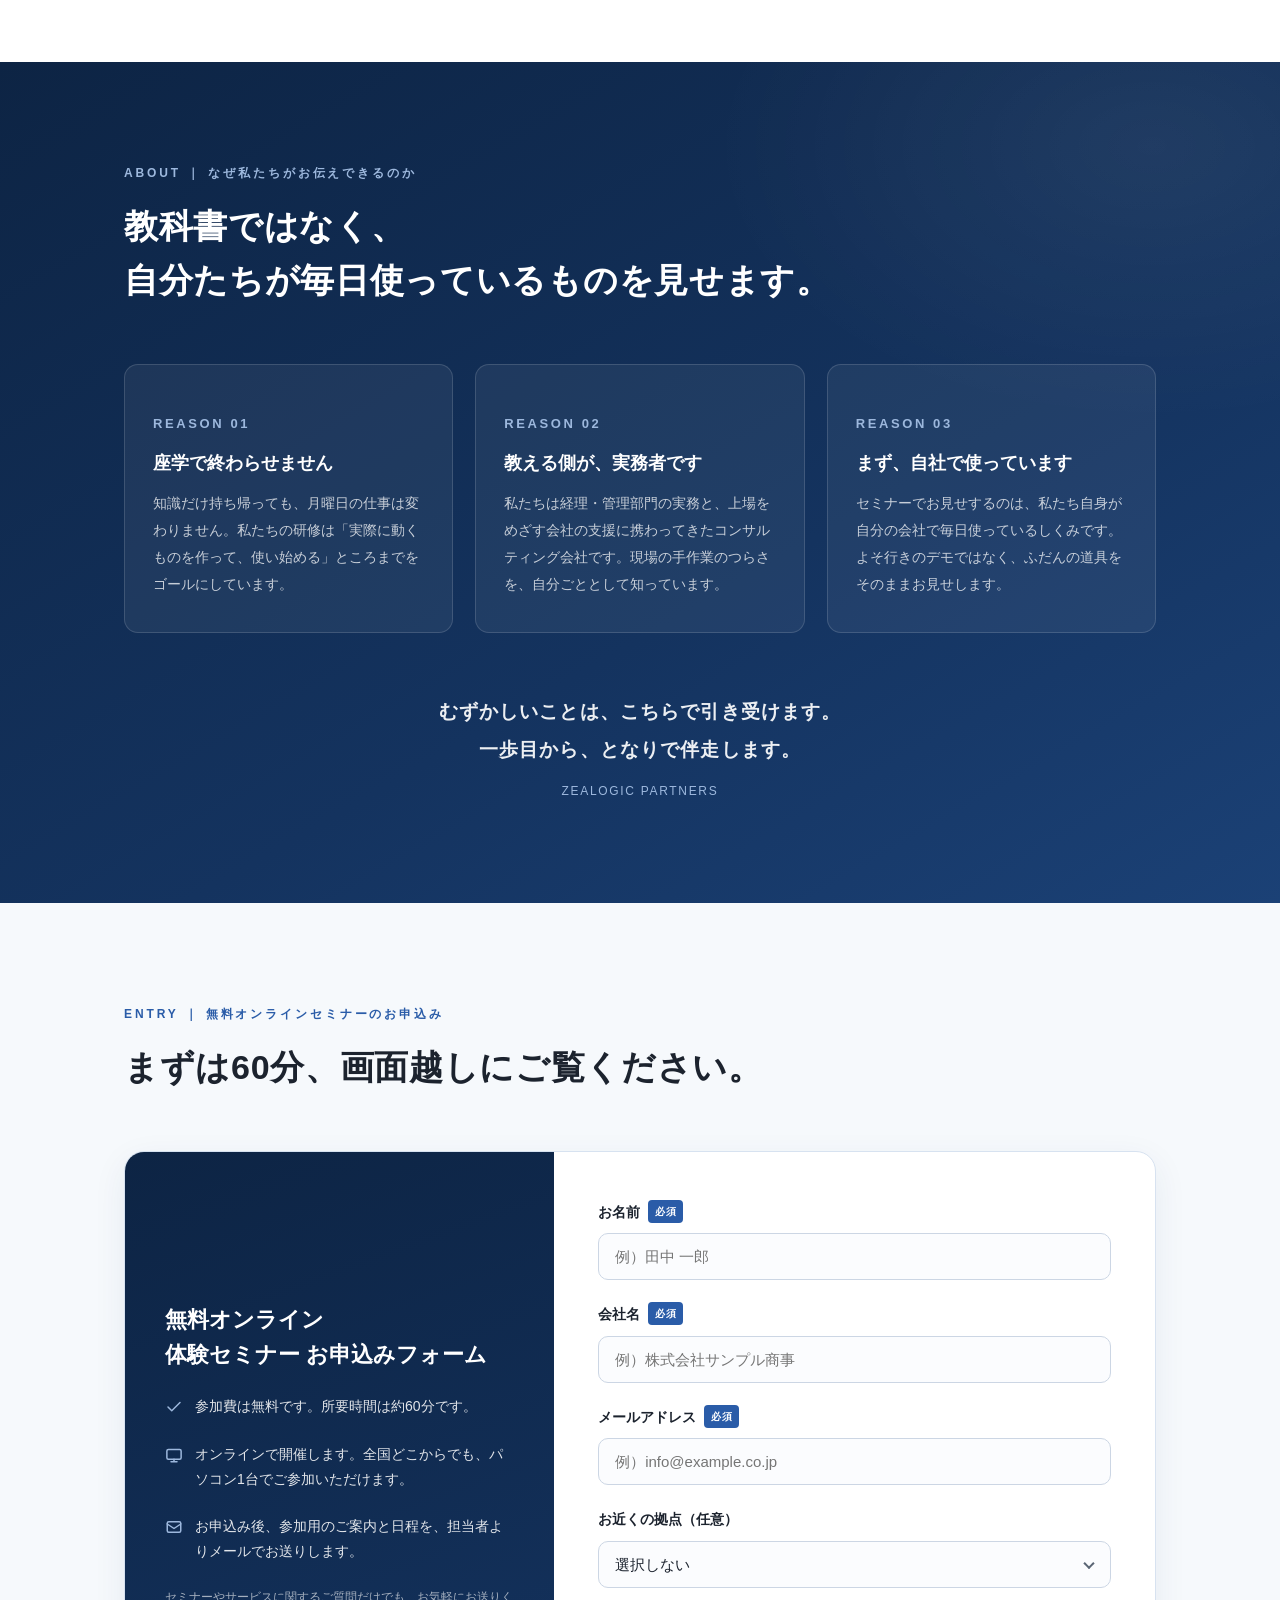
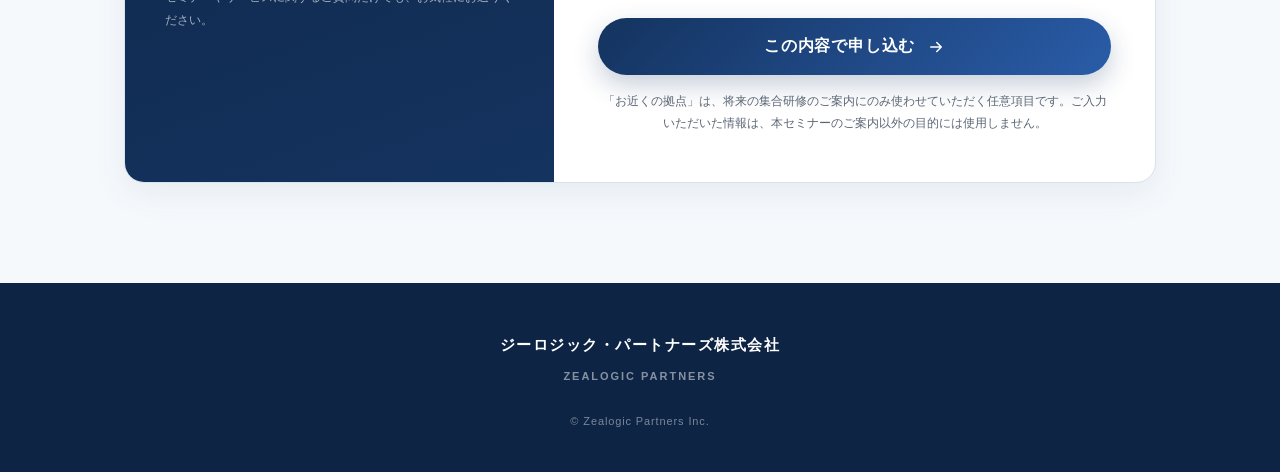
==== commit 872c82e2: "LP改訂: オンライン実施＋有料転換強化（阿部さん指示）" ====
--- a/index.html
+++ b/index.html
@@ -233,6 +233,34 @@
     font-size: 13.5px; color: var(--ink); line-height: 1.8;
   }
   .plan-points li svg { flex-shrink: 0; width: 16px; height: 16px; margin-top: 5px; }
+  /* before -> after ミニ要素 */
+  .ba-block {
+    margin: 52px 0 4px;
+    background: var(--paper-alt);
+    border: 1px solid var(--blue-line);
+    border-radius: 16px;
+    padding: 34px 36px;
+  }
+  .ba-head { font-size: 13px; font-weight: 700; color: var(--blue); letter-spacing: 0.06em; margin-bottom: 6px; }
+  .ba-case { font-size: 15px; color: var(--ink); font-weight: 700; margin-bottom: 22px; line-height: 1.7; }
+  .ba-flow { display: grid; grid-template-columns: 1fr auto 1fr; align-items: stretch; gap: 18px; }
+  .ba-col {
+    background: #fff; border: 1px solid var(--blue-line); border-radius: 12px;
+    padding: 22px 24px;
+  }
+  .ba-col.after { border-color: rgba(42,92,168,0.4); box-shadow: 0 4px 16px rgba(20,51,95,0.07); }
+  .ba-tag {
+    display: inline-block; font-size: 11px; font-weight: 700; letter-spacing: 0.08em;
+    padding: 4px 12px; border-radius: 999px; margin-bottom: 12px;
+  }
+  .ba-tag.before { background: #eef1f5; color: var(--muted); }
+  .ba-tag.after { background: var(--blue-soft); color: var(--blue); }
+  .ba-col h4 { font-size: 15.5px; font-weight: 700; color: var(--ink); line-height: 1.7; }
+  .ba-col p { margin-top: 8px; font-size: 13px; color: var(--muted); line-height: 1.9; }
+  .ba-arrow { display: flex; align-items: center; justify-content: center; }
+  .ba-arrow svg { width: 26px; height: 26px; }
+  .ba-note { margin-top: 18px; font-size: 12px; color: var(--muted); line-height: 1.8; }
+
   .roadmap-next {
     margin-top: 26px;
     border: 1px dashed var(--blue-line); border-radius: 16px;
@@ -352,6 +380,8 @@
     .step-num .n-digit { font-size: 34px; }
     .step-num .n-bar { display: none; }
     .roadmap-next { flex-direction: column; align-items: flex-start; padding: 28px 26px; }
+    .ba-flow { grid-template-columns: 1fr; }
+    .ba-arrow svg { transform: rotate(90deg); }
     .hero-inner { padding: 110px 24px 110px; }
   }
   @media (max-width: 480px) {
@@ -383,7 +413,7 @@
       AIに任せてみませんか。
     </h1>
     <p class="hero-lead">
-      毎月くり返している転記やチェックの作業。じつは「ボタンを押すと、あとは勝手にやってくれる」形にできるものが少なくありません。むずかしい言葉は使いません。まずは60分、実際に動いているところを見に来てください。
+      毎月くり返している転記やチェックの作業。じつは「ボタンを押すと、あとは勝手にやってくれる」形にできるものが少なくありません。むずかしい言葉は使いません。オンラインで、実際に動いているところをご覧いただけます。全国どこからでも、会社のパソコン1台でご参加いただけます。
     </p>
     <div class="hero-badges">
       <span class="badge">
@@ -395,8 +425,8 @@
         所要60分
       </span>
       <span class="badge">
-        <svg viewBox="0 0 24 24" fill="none" stroke="#2a5ca8" stroke-width="2" stroke-linecap="round" stroke-linejoin="round"><path d="M12 21s-7-6.1-7-11a7 7 0 0 1 14 0c0 4.9-7 11-7 11z"/><circle cx="12" cy="10" r="2.5"/></svg>
-        福岡・名古屋・高松で開催
+        <svg viewBox="0 0 24 24" fill="none" stroke="#2a5ca8" stroke-width="2" stroke-linecap="round" stroke-linejoin="round"><rect x="2.5" y="4.5" width="19" height="13" rx="2"/><path d="M8 21h8M12 17.5V21"/></svg>
+        オンライン開催
       </span>
     </div>
     <div class="hero-cta-row">
@@ -443,7 +473,7 @@
     </div>
     <p class="worry-close">
       そうした作業のいくつかは、<span class="underline">AIに任せられる時代</span>になりました。<br>
-      信じるかどうかは、実物を見てから決めていただければ十分です。
+      信じるかどうかは、オンラインで実物をご覧になってから決めていただければ十分です。
     </p>
   </div>
 </section>
@@ -453,7 +483,7 @@
   <div class="inner">
     <p class="sec-label">SEMINAR ｜ 無料セミナー 60分の中身</p>
     <h2 class="sec-title">読む・聞くではなく、<br>「見て、触って、確かめる」60分です。</h2>
-    <p class="sec-lead">スライドを眺めるだけの説明会ではありません。実物を前にして、ご自身の手で動かしていただきます。</p>
+    <p class="sec-lead">スライドを眺めるだけの説明会ではありません。オンラインでつないで、画面越しにご自身の手元でも動かしていただきます。</p>
     <div class="step-list">
       <div class="step-card">
         <div class="step-num">
@@ -463,7 +493,7 @@
         </div>
         <div class="step-body">
           <span class="step-sub">まずは、見る</span>
-          <h3>本物が動くところを、目の前でご覧いただきます</h3>
+          <h3>本物が動くところを、画面越しにご覧いただきます</h3>
           <p>実際の仕事で毎日使われている自動化のしくみを、その場で動かしてお見せします。作りものの映像ではなく、ふだん動いているものそのままです。「へえ、こんなことまでできるのか」を、まず実感してください。</p>
         </div>
       </div>
@@ -487,12 +517,12 @@
         </div>
         <div class="step-body">
           <span class="step-sub">さいごに、考える</span>
-          <h3>自社の業務を、一緒に棚卸しします</h3>
-          <p>「うちの会社なら、どの作業が任せられそうか」。日々の業務をお聞きしながら、その場で一緒に整理します。持ち帰っていただくのは知識ではなく、「自社の場合はここから」という具体的なあたりです。</p>
-        </div>
-      </div>
-    </div>
-    <p class="exp-note">売り込みの場ではありません。まずは「できること・できないこと」を正しく知っていただくためのセミナーです。</p>
+          <h3>自社の作業が「どれくらい減らせそうか」、その場で目安が分かります</h3>
+          <p>「うちの会社なら、どの作業が任せられそうか」。日々の業務をお聞きしながら、その場で一緒に整理します。どの作業が、月におよそどれくらい減らせそうか——自社に当てはめた目安の数字まで、その場でお持ち帰りいただけます。その数字を見ると、たいていの方が「じゃあ、実際に作ってみたい」と思われます。</p>
+        </div>
+      </div>
+    </div>
+    <p class="exp-note">売り込みの場ではありません。まずは「できること・できないこと」と「自社ならどこから」を正しく知っていただくためのセミナーです。</p>
   </div>
 </section>
 
@@ -500,33 +530,55 @@
 <section class="roadmap" id="service">
   <div class="inner">
     <p class="sec-label">SERVICE ｜ セミナーのその先</p>
-    <h2 class="sec-title">「見て終わり」にしない、<br>その先のご用意があります。</h2>
-    <p class="sec-lead">セミナーで手ごたえを感じていただけたら、次は「自社で実際に使えるもの」を一緒に作る段階へ進めます。もちろん、セミナーだけのご参加でもかまいません。</p>
+    <h2 class="sec-title">無料セミナーは、あくまで"入口"です。</h2>
+    <p class="sec-lead">セミナーで見えるのは「自社ならどこから、どれくらい」までです。それを毎日ほんとうに動く形にするには、自社の実際のデータで作り込む一手間が必要になります。その一手間を、一緒に越えるためのご用意です。もちろん、セミナーだけのご参加でもかまいません。</p>
+
+    <div class="ba-block">
+      <p class="ba-head">たとえば、こんな形になります</p>
+      <p class="ba-case">（例）従業員80名ほどの会社で、毎月の勤怠チェックを見直したケース</p>
+      <div class="ba-flow">
+        <div class="ba-col before">
+          <span class="ba-tag before">これまで</span>
+          <h4>手作業で、ひとつずつ確認</h4>
+          <p>打刻のもれや残業時間のずれを、担当者が名簿とにらめっこしながら目で確認。月末になると、この作業に何時間もとられていた。</p>
+        </div>
+        <div class="ba-arrow">
+          <svg viewBox="0 0 24 24" fill="none" stroke="#2a5ca8" stroke-width="2.2" stroke-linecap="round" stroke-linejoin="round"><path d="M5 12h14M13 6l6 6-6 6"/></svg>
+        </div>
+        <div class="ba-col after">
+          <span class="ba-tag after">導入後</span>
+          <h4>ボタンひとつで、あやしい所だけ表示</h4>
+          <p>ボタンを押すと、確認が必要な人だけが自動でリストに並ぶ。担当者は最後の判断だけに集中できる。空いた時間を、ほかの仕事に回せるようになった。</p>
+        </div>
+      </div>
+      <p class="ba-note">これは説明のための一例です。効果は会社や業務によって変わりますので、実際の見立てはセミナーで一緒に確認しましょう。</p>
+    </div>
+
     <div class="plan-grid">
       <div class="plan-card">
         <span class="plan-tag">STEP 1 ｜ 集合研修</span>
-        <h3>自社の1業務を、<br>その場で動く形にする研修</h3>
+        <h3>まず1つ、自社で動くものを<br>一緒に作る</h3>
         <div class="plan-price">
           <span class="num">10</span><span class="yen">万円</span><span class="unit">／1社（個別フォロー付き）</span>
         </div>
-        <p class="desc">複数の会社が集まる研修形式です。座学ではなく、各社が自社の業務をひとつ持ち寄り、その場で「実際に動くもの」まで一緒に作ります。</p>
+        <p class="desc">何社かで集まって進める研修です。各社が自社の業務をひとつ持ち寄り、その場で「実際に動くもの」を1つ、一緒に完成させます。座学で終わりません。福岡・名古屋・高松の各エリアで開催します。</p>
         <ul class="plan-points">
-          <li><svg viewBox="0 0 24 24" fill="none" stroke="#2a5ca8" stroke-width="2.4" stroke-linecap="round" stroke-linejoin="round"><path d="M20 6L9 17l-5-5"/></svg>自社の実際の業務を題材にします</li>
+          <li><svg viewBox="0 0 24 24" fill="none" stroke="#2a5ca8" stroke-width="2.4" stroke-linecap="round" stroke-linejoin="round"><path d="M20 6L9 17l-5-5"/></svg>自社の実際の業務が題材になります</li>
           <li><svg viewBox="0 0 24 24" fill="none" stroke="#2a5ca8" stroke-width="2.4" stroke-linecap="round" stroke-linejoin="round"><path d="M20 6L9 17l-5-5"/></svg>研修後も個別フォローで伴走します</li>
-          <li><svg viewBox="0 0 24 24" fill="none" stroke="#2a5ca8" stroke-width="2.4" stroke-linecap="round" stroke-linejoin="round"><path d="M20 6L9 17l-5-5"/></svg>「作って終わり」ではなく「使える」まで</li>
+          <li><svg viewBox="0 0 24 24" fill="none" stroke="#2a5ca8" stroke-width="2.4" stroke-linecap="round" stroke-linejoin="round"><path d="M20 6L9 17l-5-5"/></svg>その日のうちに、動くものが1つ手に入ります</li>
         </ul>
       </div>
       <div class="plan-card featured">
         <span class="plan-tag">STEP 2 ｜ 個社別研修</span>
-        <h3>あなたの会社専用に、<br>作り込む研修</h3>
+        <h3>事前にうかがって、<br>専用に作り込む</h3>
         <div class="plan-price">
           <span class="num">30</span><span class="yen">万円</span><span class="unit">／1社</span>
         </div>
-        <p class="desc">事前にじっくりお話を伺い、その会社の業務に合わせて専用に作り込みます。研修で作ったものは、そのまま翌日からの毎日の仕事で使えます。</p>
+        <p class="desc">事前にじっくりお話を伺い、その会社の業務とデータに合わせて専用に作り込みます。研修が終わった翌日から、そのまま毎日の仕事で使えます。「自分たちの現場そのもの」で動くのがちがいです。</p>
         <ul class="plan-points">
           <li><svg viewBox="0 0 24 24" fill="none" stroke="#2a5ca8" stroke-width="2.4" stroke-linecap="round" stroke-linejoin="round"><path d="M20 6L9 17l-5-5"/></svg>事前ヒアリングで業務を把握してから設計</li>
-          <li><svg viewBox="0 0 24 24" fill="none" stroke="#2a5ca8" stroke-width="2.4" stroke-linecap="round" stroke-linejoin="round"><path d="M20 6L9 17l-5-5"/></svg>自社の環境・データに合わせた専用の内容</li>
-          <li><svg viewBox="0 0 24 24" fill="none" stroke="#2a5ca8" stroke-width="2.4" stroke-linecap="round" stroke-linejoin="round"><path d="M20 6L9 17l-5-5"/></svg>作ったものは日々の業務でそのまま利用可能</li>
+          <li><svg viewBox="0 0 24 24" fill="none" stroke="#2a5ca8" stroke-width="2.4" stroke-linecap="round" stroke-linejoin="round"><path d="M20 6L9 17l-5-5"/></svg>自社のデータに合わせた、専用の内容</li>
+          <li><svg viewBox="0 0 24 24" fill="none" stroke="#2a5ca8" stroke-width="2.4" stroke-linecap="round" stroke-linejoin="round"><path d="M20 6L9 17l-5-5"/></svg>翌日から、そのまま毎日の仕事で使えます</li>
         </ul>
       </div>
     </div>
@@ -576,22 +628,22 @@
 <!-- ================= 申込フォーム ================= -->
 <section class="apply" id="apply">
   <div class="inner">
-    <p class="sec-label">ENTRY ｜ 無料セミナーのお申込み</p>
-    <h2 class="sec-title">まずは60分、見に来てください。</h2>
+    <p class="sec-label">ENTRY ｜ 無料オンラインセミナーのお申込み</p>
+    <h2 class="sec-title">まずは60分、画面越しにご覧ください。</h2>
     <div class="apply-box">
       <div class="apply-side">
-        <h3>無料体験セミナー<br>お申込みフォーム</h3>
+        <h3>無料オンライン<br>体験セミナー お申込みフォーム</h3>
         <div class="fact">
           <svg viewBox="0 0 24 24" fill="none" stroke="#9db8dd" stroke-width="2" stroke-linecap="round" stroke-linejoin="round"><path d="M20 6L9 17l-5-5"/></svg>
           <span>参加費は無料です。所要時間は約60分です。</span>
         </div>
         <div class="fact">
-          <svg viewBox="0 0 24 24" fill="none" stroke="#9db8dd" stroke-width="2" stroke-linecap="round" stroke-linejoin="round"><path d="M12 21s-7-6.1-7-11a7 7 0 0 1 14 0c0 4.9-7 11-7 11z"/><circle cx="12" cy="10" r="2.5"/></svg>
-          <span>福岡・名古屋・高松エリアで開催します。日程は追ってご案内します。</span>
+          <svg viewBox="0 0 24 24" fill="none" stroke="#9db8dd" stroke-width="2" stroke-linecap="round" stroke-linejoin="round"><rect x="2.5" y="4.5" width="19" height="13" rx="2"/><path d="M8 21h8M12 17.5V21"/></svg>
+          <span>オンラインで開催します。全国どこからでも、パソコン1台でご参加いただけます。</span>
         </div>
         <div class="fact">
           <svg viewBox="0 0 24 24" fill="none" stroke="#9db8dd" stroke-width="2" stroke-linecap="round" stroke-linejoin="round"><rect x="3" y="5" width="18" height="14" rx="2"/><path d="M3 8l9 6 9-6"/></svg>
-          <span>お申込み後、担当者よりメールでご連絡します。</span>
+          <span>お申込み後、参加用のご案内と日程を、担当者よりメールでお送りします。</span>
         </div>
         <p class="side-note">セミナーやサービスに関するご質問だけでも、お気軽にお送りください。</p>
       </div>
@@ -609,14 +661,14 @@
           <input type="email" id="f-email" name="email" placeholder="例）info@example.co.jp" autocomplete="email">
         </div>
         <div class="form-row">
-          <label for="f-area">ご希望のエリア<span class="req">必須</span></label>
+          <label for="f-area">お近くの拠点（任意）</label>
           <div class="select-wrap">
             <select id="f-area" name="area">
-              <option value="">選択してください</option>
+              <option value="">選択しない</option>
               <option value="fukuoka">福岡</option>
               <option value="nagoya">名古屋</option>
               <option value="takamatsu">高松</option>
-              <option value="undecided">未定・相談したい</option>
+              <option value="other">その他の地域</option>
             </select>
           </div>
         </div>
@@ -626,7 +678,7 @@
             <svg viewBox="0 0 24 24" fill="none" stroke="#fff" stroke-width="2" stroke-linecap="round" stroke-linejoin="round"><path d="M5 12h14M13 6l6 6-6 6"/></svg>
           </button>
         </div>
-        <p class="form-privacy">ご入力いただいた情報は、本セミナーのご案内以外の目的には使用しません。</p>
+        <p class="form-privacy">「お近くの拠点」は、将来の集合研修のご案内にのみ使わせていただく任意項目です。ご入力いただいた情報は、本セミナーのご案内以外の目的には使用しません。</p>
       </form>
     </div>
   </div>
